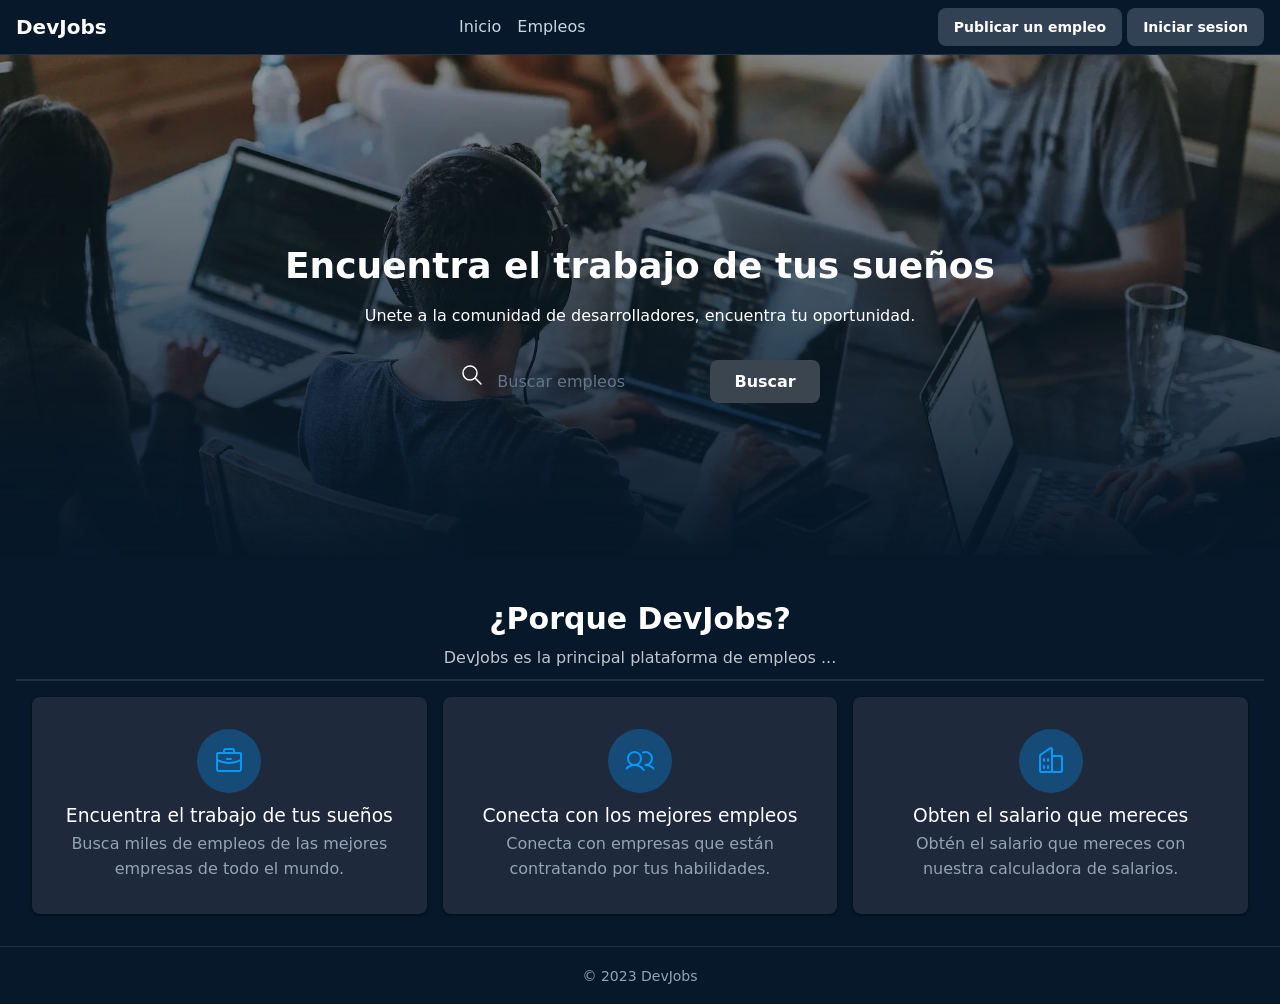
==== html-css/index.html @ e4aaf0f4 "first commit" ====
<!DOCTYPE html>
<html lang="es">

<head>
    <meta charset="UTF-8">
    <meta name="viewport" content="width=device-width, initial-scale=1.0">

    <link rel="stylesheet" href="./styles.css">
    <title>Document</title>
</head>

<body>
    <header>
        <h2>DevJobs</h2>

        <nav>
            <a href="">Inicio</a>
            <a href="">Empleos</a>
        </nav>

        <div>
            <a href="">Publicar un empleo</a>
            <a href="">Iniciar sesion</a>
        </div>
    </header>


    <main>
        <section>
            <img src="./background.webp" alt="Background Image" />

            <h1>Encuentra el trabajo de tus sueños</h1>

            <p>Unete a la comunidad de desarrolladores, encuentra tu oportunidad.</p>

            <form role="search">
                <svg xmlns="http://www.w3.org/2000/svg" width="24" height="24" viewBox="0 0 24 24" fill="none"
                    stroke="currentColor" stroke-width="1.5" stroke-linecap="round" stroke-linejoin="round"
                    class="icon icon-tabler icons-tabler-outline icon-tabler-search">
                    <path stroke="none" d="M0 0h24v24H0z" fill="none" />
                    <path d="M10 10m-7 0a7 7 0 1 0 14 0a7 7 0 1 0 -14 0" />
                    <path d="M21 21l-6 -6" />
                </svg>

                <input type="text" placeholder="Buscar empleos" />

                <button type="submit">Buscar</button>
            </form>
        </section>

        <section>
            <header>
                <h2>¿Porque DevJobs?</h2>
                <p>DevJobs es la principal plataforma de empleos ...</p>
            </header>

            <footer>
                <article>
                    <svg fill="currentColor" height="32" viewBox="0 0 256 256" width="32"
                        xmlns="http://www.w3.org/2000/svg" aria-hidden="true">
                        <path
                            d="M216,56H176V48a24,24,0,0,0-24-24H104A24,24,0,0,0,80,48v8H40A16,16,0,0,0,24,72V200a16,16,0,0,0,16,16H216a16,16,0,0,0,16-16V72A16,16,0,0,0,216,56ZM96,48a8,8,0,0,1,8-8h48a8,8,0,0,1,8,8v8H96ZM216,72v41.61A184,184,0,0,1,128,136a184.07,184.07,0,0,1-88-22.38V72Zm0,128H40V131.64A200.19,200.19,0,0,0,128,152a200.25,200.25,0,0,0,88-20.37V200ZM104,112a8,8,0,0,1,8-8h32a8,8,0,0,1,0,16H112A8,8,0,0,1,104,112Z">
                        </path>
                    </svg>
                    <h3>Encuentra el trabajo de tus sueños</h3>
                    <p>Busca miles de empleos de las mejores empresas de todo el mundo.</p>
                </article>

                <article>
                    <svg fill="currentColor" height="32" viewBox="0 0 256 256" width="32"
                        xmlns="http://www.w3.org/2000/svg" aria-hidden="true">
                        <path
                            d="M117.25,157.92a60,60,0,1,0-66.5,0A95.83,95.83,0,0,0,3.53,195.63a8,8,0,1,0,13.4,8.74,80,80,0,0,1,134.14,0,8,8,0,0,0,13.4-8.74A95.83,95.83,0,0,0,117.25,157.92ZM40,108a44,44,0,1,1,44,44A44.05,44.05,0,0,1,40,108Zm210.14,98.7a8,8,0,0,1-11.07-2.33A79.83,79.83,0,0,0,172,168a8,8,0,0,1,0-16,44,44,0,1,0-16.34-84.87,8,8,0,1,1-5.94-14.85,60,60,0,0,1,55.53,105.64,95.83,95.83,0,0,1,47.22,37.71A8,8,0,0,1,250.14,206.7Z">
                        </path>
                    </svg>
                    
                    <h3>Conecta con los mejores empleos</h3>
                    <p>Conecta con empresas que están contratando por tus habilidades.</p>
                </article>

                <article>
                    <svg fill="currentColor" height="32" viewBox="0 0 256 256" width="32"
                        xmlns="http://www.w3.org/2000/svg" aria-hidden="true">
                        <path
                            d="M240,208H224V96a16,16,0,0,0-16-16H144V32a16,16,0,0,0-24.88-13.32L39.12,72A16,16,0,0,0,32,85.34V208H16a8,8,0,0,0,0,16H240a8,8,0,0,0,0-16ZM208,96V208H144V96ZM48,85.34,128,32V208H48ZM112,112v16a8,8,0,0,1-16,0V112a8,8,0,1,1,16,0Zm-32,0v16a8,8,0,0,1-16,0V112a8,8,0,1,1,16,0Zm0,56v16a8,8,0,0,1-16,0V168a8,8,0,0,1,16,0Zm32,0v16a8,8,0,0,1-16,0V168a8,8,0,0,1,16,0Z">
                        </path>
                    </svg>

                    <h3>Obten el salario que mereces</h3>
                    <p>Obtén el salario que mereces con nuestra calculadora de salarios.</p>
                </article>
            </footer>

        </section>
    </main>


    <footer>
        <small>&copy; 2023 DevJobs</small>
    </footer>
</body>

</html>
---- html-css/styles.css ----
* {
    margin: 0;
    padding: 0;
    box-sizing: border-box;
}

:root {
    --primary: #3b4550;
    --primary-dark: #0a3d66;
    --primary-hover: #0d5ba8;
    --primary-light: #09f;
    --background: #06182a;
    --text-primary: #ffffff;
    --text-secondary: #cbd5e1;
    --text-muted: #94a3b8;
    --border: rgba(255, 255, 255, 0.1);
    --card-bg: #1e293b;
    --shadow: rgba(0, 0, 0, 0.3);
    --input-bg: #1e293b;
    --hsla-example: hsla(210, 100%, 56%, 1);
}

@font-face {
    font-family: 'Inter Variable';
    font-style: normal;
    font-display: swap;
    font-weight: 100 900;
    src: url(https://cdn.jsdelivr.net/fontsource/fonts/inter:vf@latest/latin-wght-normal.woff2) format('woff2-variations');
    unicode-range: U+0000-00FF, U+0131, U+0152-0153, U+02BB-02BC, U+02C6, U+02DA, U+02DC, U+0304, U+0308, U+0329, U+2000-206F, U+20AC, U+2122, U+2191, U+2193, U+2212, U+2215, U+FEFF, U+FFFD;
}

body {
    font-family: system-ui;
    background-color: var(--background);
    color: var(--text-primary);
    min-height: 100vh;
    display: flex;
    flex-direction: column;
    line-height: 1.6;
}


/* Títulos principales */
h1 {
    font-size: 2.25rem;
    font-weight: 900;
    margin-bottom: 1rem;
    line-height: 1.2;
    text-wrap: balance;
}

h1+p {
    text-wrap: balance;
    margin-bottom: 2rem
}

/* Header */
header {
    border-bottom: 1px solid var(--border);
    background: var(--background);
    padding: .5rem 1rem;
    display: flex;
    align-items: center;
    justify-content: space-between;
    gap: 2rem;

    h2 {
        font-size: 1.25rem;
        font-weight: 700;
        color: var(--text-primary);
    }
}

/* Navegación del header a otras páginas */
nav {
    align-items: center;
    gap: 1rem;
    display: flex;

    a {
        text-decoration: none;
        color: var(--text-secondary);
        transition: color 0.2s;
        font-weight: 500;

        &:hover,
        &:focus {
            color: var(--primary);
            outline: none;
        }
    }
}

/* Botones del Header */
header div a {
    padding: 0.5rem 1rem;
    border-radius: 0.5rem;
    background-color: #334155;
    color: var(--text-primary);
    display: inline-block;
    font-size: 0.875rem;
    font-weight: 700;
    text-decoration: none;
    /* TODO */
}

/* Hero */
main>section:nth-child(1) {
    height: 500px;
    text-align: center;
    display: flex;
    flex-direction: column;
    justify-content: center;
    align-items: center;

    h1 {
        padding-top: 36px;
    }

    &>img {
        position: absolute;
        width: 100%;
        height: 100%;
        object-fit: cover;
        z-index: -1;
        left: 0;
        right: 0;
        mask-image: linear-gradient(to bottom, rgba(16, 25, 34, 1) 5%, rgba(16, 25, 34, 0) 80%);
    }
}

/* Formulario de Búsqueda */
form {
    max-width: 42rem;
    width: 100%;
    margin: 0 auto;
    padding-inline: 1rem;
}

form>div {
    display: flex;
    align-items: center;
    background-color: var(--input-bg);
    border-radius: 0.5rem;
    box-shadow: 0 10px 15px -3px var(--shadow);
    padding: 0.5rem;
    gap: 0.5rem;
}

form span {
    padding-left: 0.75rem;
    color: var(--text-muted);
    display: flex;
    align-items: center;
    flex-shrink: 0;
}

form input[type="text"] {
    flex: 1;
    background: transparent;
    border: none;
    outline: none;
    color: var(--text-primary);
    padding: 0.75rem 0.5rem;
    font-size: 1rem;
    font-family: inherit;
}

form input[type="text"]::placeholder {
    color: #64748b;
}

form button[type="submit"] {
    padding: 0.75rem 1.5rem;
    border-radius: 0.5rem;
    background-color: var(--primary);
    color: white;
    font-weight: 700;
    border: none;
    cursor: pointer;
    transition: background-color 0.2s;
    font-family: inherit;
    font-size: 1rem;
    white-space: nowrap;
}

form button[type="submit"]:hover,
form button[type="submit"]:focus {
    background-color: var(--primary-hover);
    outline: 2px solid white;
    outline-offset: 2px;
}

/* Features Section */
main>section:nth-child(2) {
    padding-inline: 1rem;
    background-color: var(--background);
    padding-top: 2rem;

    &>header {
        gap: 2px;
        flex-direction: column;

        h2 {
            margin-bottom: 0;
        }

        p {
            opacity: .75;
        }
    }

    &>div {
        max-width: 1280px;
        margin: 0 auto;
    }
}

main>section:nth-child(2) h2 {
    font-size: 1.875rem;
    font-weight: 700;
    color: var(--text-primary);
    margin-bottom: 1rem;
}

main>section:nth-child(2)>div>div:first-child>p {
    font-size: 1.125rem;
    color: var(--text-muted);
    max-width: 42rem;
    margin: 0 auto;
}

/* Grid de Features */
main>section:nth-child(2) footer {
    display: grid;
    grid-template-columns: repeat(auto-fit, minmax(280px, 1fr));
    gap: 16px
}

/* Footer */
footer {
    background-color: var(--background);
    border-top: 1px solid var(--border);
    text-align: center;
    padding: 16px;

    small {
        color: var(--text-muted);
        font-size: 0.875rem;
    }
}

article {
    background-color: var(--card-bg);
    padding: 2rem;
    margin-bottom: 16px;
    border-radius: 0.5rem;
    box-shadow: 0px 1px 3px 0px rgba(0, 0, 0, 0.5);

    svg {
        color: var(--primary-light);
        background: rgba(0, 153, 255, .3);
        width: 64px;
        height: 64px;
        border-radius: 100%;
        padding: 16px;
    }

    p {
        color: var(--text-muted);
    }

    h3 {
        font-weight: 500;
    }
}
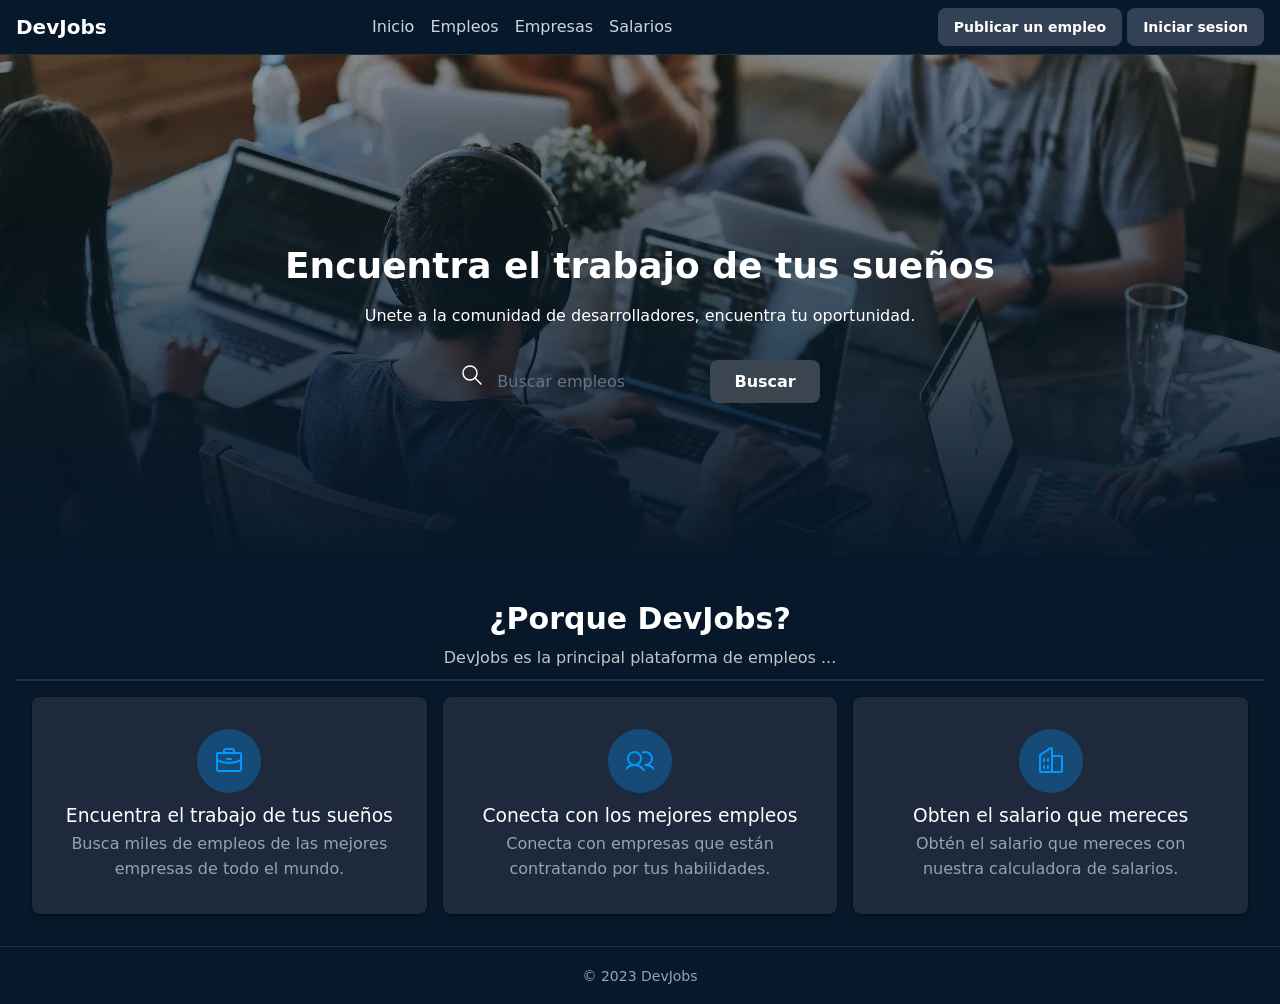
==== commit d2cc6d07: "Add main HTML structure and styles for job search results page" ====
--- a/html-css/index.html
+++ b/html-css/index.html
@@ -6,7 +6,7 @@
     <meta name="viewport" content="width=device-width, initial-scale=1.0">
 
     <link rel="stylesheet" href="./styles.css">
-    <title>Document</title>
+    <title>DevJobs</title>
 </head>
 
 <body>
@@ -16,6 +16,8 @@
         <nav>
             <a href="">Inicio</a>
             <a href="">Empleos</a>
+            <a href="">Empresas</a>
+            <a href="">Salarios</a>
         </nav>
 
         <div>
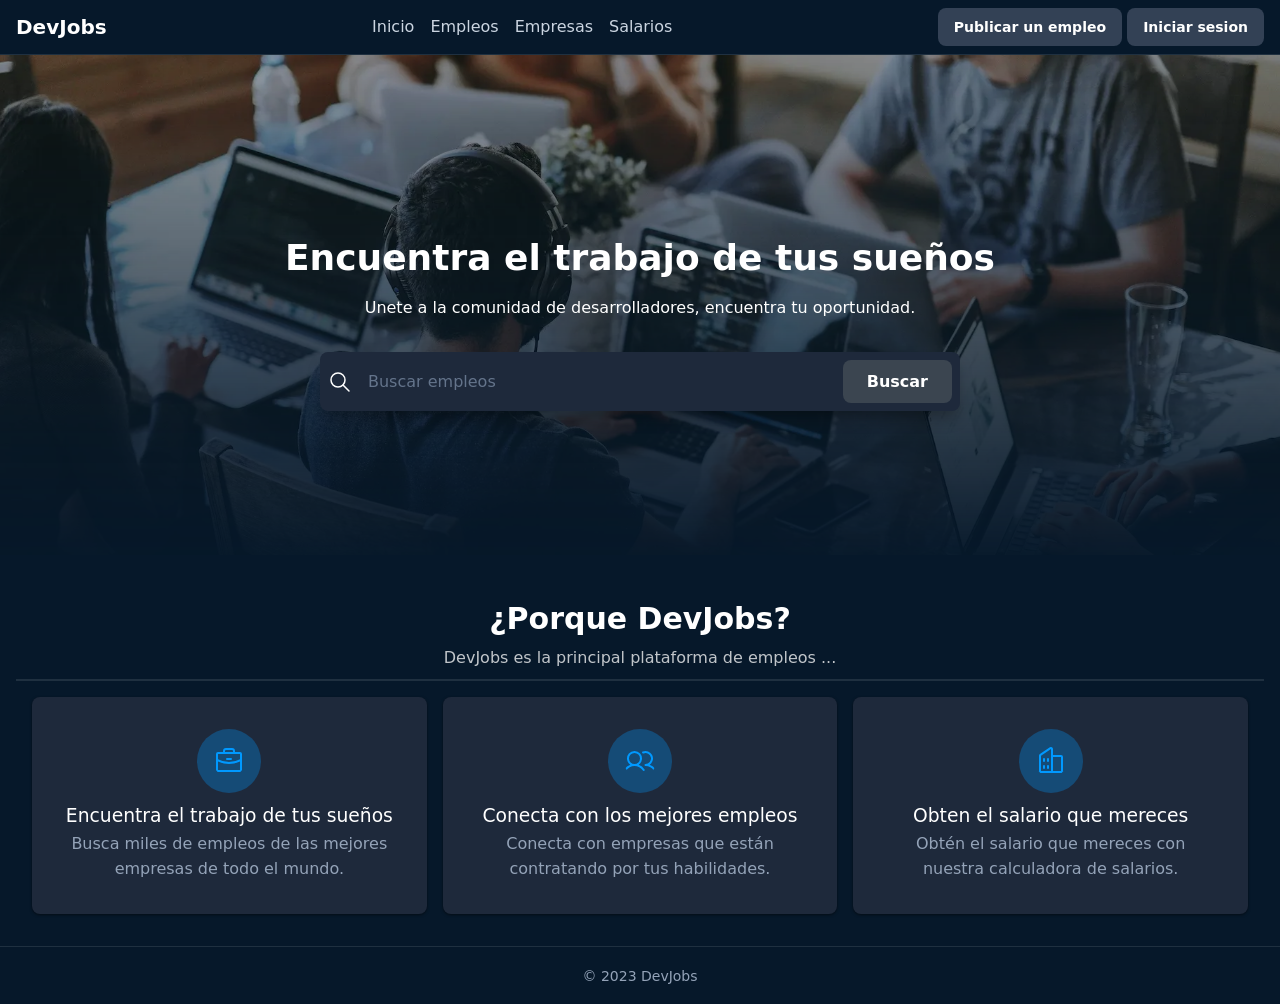
==== commit 811c794d: "Fix: input style" ====
--- a/html-css/index.html
+++ b/html-css/index.html
@@ -36,17 +36,19 @@
             <p>Unete a la comunidad de desarrolladores, encuentra tu oportunidad.</p>
 
             <form role="search">
-                <svg xmlns="http://www.w3.org/2000/svg" width="24" height="24" viewBox="0 0 24 24" fill="none"
-                    stroke="currentColor" stroke-width="1.5" stroke-linecap="round" stroke-linejoin="round"
-                    class="icon icon-tabler icons-tabler-outline icon-tabler-search">
-                    <path stroke="none" d="M0 0h24v24H0z" fill="none" />
-                    <path d="M10 10m-7 0a7 7 0 1 0 14 0a7 7 0 1 0 -14 0" />
-                    <path d="M21 21l-6 -6" />
-                </svg>
+                <div>
+                    <svg xmlns="http://www.w3.org/2000/svg" width="24" height="24" viewBox="0 0 24 24" fill="none"
+                        stroke="currentColor" stroke-width="1.5" stroke-linecap="round" stroke-linejoin="round"
+                        class="icon icon-tabler icons-tabler-outline icon-tabler-search">
+                        <path stroke="none" d="M0 0h24v24H0z" fill="none" />
+                        <path d="M10 10m-7 0a7 7 0 1 0 14 0a7 7 0 1 0 -14 0" />
+                        <path d="M21 21l-6 -6" />
+                    </svg>
 
-                <input type="text" placeholder="Buscar empleos" />
+                    <input type="text" placeholder="Buscar empleos" />
 
-                <button type="submit">Buscar</button>
+                    <button type="submit">Buscar</button>
+                </div>
             </form>
         </section>
 
@@ -75,7 +77,7 @@
                             d="M117.25,157.92a60,60,0,1,0-66.5,0A95.83,95.83,0,0,0,3.53,195.63a8,8,0,1,0,13.4,8.74,80,80,0,0,1,134.14,0,8,8,0,0,0,13.4-8.74A95.83,95.83,0,0,0,117.25,157.92ZM40,108a44,44,0,1,1,44,44A44.05,44.05,0,0,1,40,108Zm210.14,98.7a8,8,0,0,1-11.07-2.33A79.83,79.83,0,0,0,172,168a8,8,0,0,1,0-16,44,44,0,1,0-16.34-84.87,8,8,0,1,1-5.94-14.85,60,60,0,0,1,55.53,105.64,95.83,95.83,0,0,1,47.22,37.71A8,8,0,0,1,250.14,206.7Z">
                         </path>
                     </svg>
-                    
+
                     <h3>Conecta con los mejores empleos</h3>
                     <p>Conecta con empresas que están contratando por tus habilidades.</p>
                 </article>
